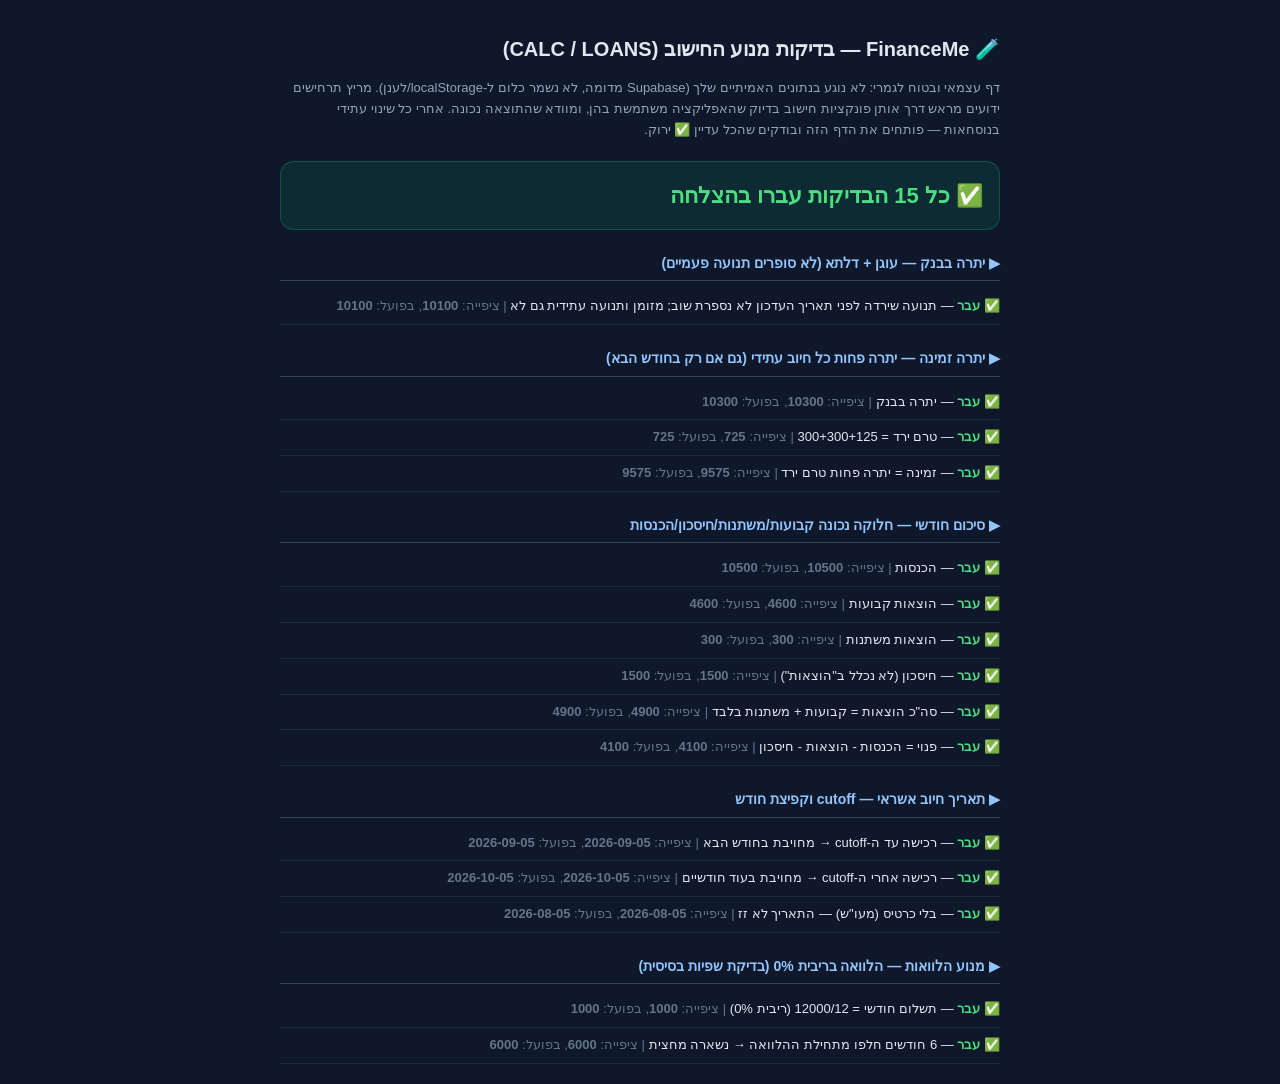
==== test.html @ a17a648a "שלב 1: קובץ בדיקות אוטומטיות למנוע החישוב (test.html) — 15 תרחישים ליתרה, זמינות, סיכום חודשי, תאריך" ====
<!DOCTYPE html>
<html lang="he" dir="rtl">
<head>
<meta charset="UTF-8"/>
<meta name="viewport" content="width=device-width,initial-scale=1.0"/>
<title>FinanceMe — בדיקות מנוע חישוב</title>
<style>
*{box-sizing:border-box}
body{font-family:'Heebo','Arial Hebrew',sans-serif;background:#0f172a;color:#e2e8f0;padding:20px;max-width:760px;margin:0 auto;line-height:1.6}
h1{font-size:20px;margin-bottom:6px}
p.sub{color:#94a3b8;font-size:13px;margin-bottom:20px}
#summary{font-size:22px;font-weight:900;margin:18px 0;padding:16px;border-radius:14px}
#summary.ok{background:#0ead6922;color:#4ade80;border:1px solid #0ead6955}
#summary.bad{background:#e5383b22;color:#f87171;border:1px solid #e5383b55}
h3{margin:22px 0 8px;font-size:14px;color:#93c5fd;border-bottom:1px solid #334155;padding-bottom:6px}
.case{padding:7px 0;font-size:13px;border-bottom:1px solid #1e293b}
.pass{color:#4ade80;font-weight:700}
.fail{color:#f87171;font-weight:700}
.hide{display:none!important}
</style>
</head>
<body>
<h1>🧪 FinanceMe — בדיקות מנוע החישוב (CALC / LOANS)</h1>
<p class="sub">
  דף עצמאי ובטוח לגמרי: לא נוגע בנתונים האמיתיים שלך (Supabase מדומה, לא נשמר כלום ל-localStorage/לענן).
  מריץ תרחישים ידועים מראש דרך אותן פונקציות חישוב בדיוק שהאפליקציה משתמשת בהן, ומוודא שהתוצאה נכונה.
  אחרי כל שינוי עתידי בנוסחאות — פותחים את הדף הזה ובודקים שהכל עדיין ✅ ירוק.
</p>
<div id="summary">מריץ בדיקות...</div>
<div id="results"></div>

<!-- מוקים מינימליים כדי ש-app.js ייטען בלי לקרוס (הוא מצפה ל-Supabase ולכמה אלמנטים ב-DOM) -->
<div id="login" class="hide"></div>
<div id="setup" class="hide"></div>
<div id="app" class="hide"></div>
<nav id="nav" class="hide"></nav>
<button id="fab" class="hide"></button>
<div id="syncBadge"></div>

<script>
/* מוק מינימלי ל-Supabase — לא מתחבר לשום שרת אמיתי, רק מונע קריסה בטעינת app.js */
window.supabase = {
  createClient: () => ({
    auth: {
      getSession: async () => ({ data: { session: null } }),
      onAuthStateChange: () => ({ data: { subscription: { unsubscribe(){} } } }),
      signInWithPassword: async () => ({ data:null, error:{message:'mock'} }),
      signUp: async () => ({ data:null, error:{message:'mock'} }),
      signOut: async () => ({ error:null })
    },
    from: () => ({
      upsert: async () => ({ data:null, error:null }),
      select: () => ({ eq: () => ({ maybeSingle: async () => ({ data:null, error:null }) }) })
    })
  })
};
</script>
<script src="app.js"></script>
<script>
/* ============================================================
   מריצים כאן — חשוב: אף פונקציה כאן לא קוראת ל-save()/load()/genRecurring()/boot(),
   רק מתעסקת ישירות במשתנה DB בזיכרון ובפונקציות CALC/LOANS הטהורות. שום דבר לא נשמר.
   ============================================================ */
let pass=0, fail=0;
const out=document.getElementById('results');

function eq(actual, expected, label){
  const tol=0.01;
  const ok = typeof expected==='number' ? Math.abs(actual-expected)<=tol : actual===expected;
  const div=document.createElement('div');
  div.className='case';
  div.innerHTML=(ok?'<span class="pass">✅ עבר</span>':'<span class="fail">❌ נכשל</span>')+
    ' — '+label+' <span style="color:#64748b">| ציפייה: <b>'+expected+'</b>, בפועל: <b>'+actual+'</b></span>';
  out.appendChild(div);
  ok?pass++:fail++;
}
function scenario(name, fn){
  const h=document.createElement('h3');h.textContent='▶ '+name;out.appendChild(h);
  fn();
}
function freshDB(){ DB = blank(); DB.meta.setupDone = true; return DB; }

// "היום" קבוע לצורך בדיקות דטרמיניסטיות — בלי זה, בדיקות שתלויות בתאריך היו נותנות
// תוצאה שונה כל יום. today() מוגדרת ב-app.js כפונקציה גלובלית רגילה, אז אפשר לדרוס אותה.
const realToday = window.today;
window.today = () => new Date(2026, 7, 17); // 17/8/2026

scenario('יתרה בבנק — עוגן + דלתא (לא סופרים תנועה פעמיים)', () => {
  const D = freshDB();
  D.account.openingBalance = 10300;
  D.account.openingDate = '2026-08-15';
  D.transactions = [
    {id:'t1', direction:'out', amount:4600, method:'account', chargeDate:'2026-08-10', date:'2026-08-10', categoryId:'c_rent'},
    {id:'t2', direction:'out', amount:200,  method:'account', chargeDate:'2026-08-16', date:'2026-08-16', categoryId:'c_food'},
    {id:'t3', direction:'out', amount:300,  method:'account', chargeDate:'2026-09-10', date:'2026-08-16', categoryId:'c_super'},
    {id:'t4', direction:'out', amount:50,   method:'cash',    chargeDate:'2026-08-16', date:'2026-08-16', categoryId:'c_food'}
  ];
  eq(CALC.balance(), 10100, 'תנועה שירדה לפני תאריך העדכון לא נספרת שוב; מזומן ותנועה עתידית גם לא');
});

scenario('יתרה זמינה — יתרה פחות כל חיוב עתידי (גם אם רק בחודש הבא)', () => {
  const D = freshDB();
  D.account.openingBalance = 10300;
  D.account.openingDate = '2026-08-15';
  D.transactions = [
    {id:'p1', direction:'out', amount:300, method:'account', chargeDate:'2026-09-10', date:'2026-08-15', categoryId:'c_ins_car'},
    {id:'p2', direction:'out', amount:300, method:'account', chargeDate:'2026-09-10', date:'2026-08-15', categoryId:'c_super'},
    {id:'p3', direction:'out', amount:125, method:'account', chargeDate:'2026-09-10', date:'2026-08-15', categoryId:'c_net'}
  ];
  const av = CALC.available();
  eq(av.balance, 10300, 'יתרה בבנק');
  eq(av.pending, 725, 'טרם ירד = 300+300+125');
  eq(av.available, 9575, 'זמינה = יתרה פחות טרם ירד');
});

scenario('סיכום חודשי — חלוקה נכונה קבועות/משתנות/חיסכון/הכנסות', () => {
  const D = freshDB();
  D.transactions = [
    {id:'m1', direction:'in',  amount:10500, method:'account', date:'2026-08-08', chargeDate:'2026-08-08', categoryId:'c_salary', incomeType:'salary'},
    {id:'m2', direction:'out', amount:4600,  method:'account', date:'2026-08-10', chargeDate:'2026-08-10', categoryId:'c_rent'},
    {id:'m3', direction:'out', amount:300,   method:'account', date:'2026-08-15', chargeDate:'2026-09-10', categoryId:'c_super'},
    {id:'m4', direction:'out', amount:1500,  method:'account', date:'2026-08-15', chargeDate:'2026-09-10', categoryId:'c_save'}
  ];
  const m = CALC.month('2026-08');
  eq(m.income, 10500, 'הכנסות');
  eq(m.fixed, 4600, 'הוצאות קבועות');
  eq(m.variable, 300, 'הוצאות משתנות');
  eq(m.saving, 1500, 'חיסכון (לא נכלל ב"הוצאות")');
  eq(m.out, 4900, 'סה"כ הוצאות = קבועות + משתנות בלבד');
  eq(m.free, 4100, 'פנוי = הכנסות - הוצאות - חיסכון');
});

scenario('תאריך חיוב אשראי — cutoff וקפיצת חודש', () => {
  const card = {cutoffDay:10, chargeDay:5};
  eq(CALC.chargeDate('2026-08-05', card), '2026-09-05', 'רכישה עד ה-cutoff → מחויבת בחודש הבא');
  eq(CALC.chargeDate('2026-08-15', card), '2026-10-05', 'רכישה אחרי ה-cutoff → מחויבת בעוד חודשיים');
  eq(CALC.chargeDate('2026-08-05', null), '2026-08-05', 'בלי כרטיס (מעו"ש) — התאריך לא זז');
});

scenario('מנוע הלוואות — הלוואה בריבית 0% (בדיקת שפיות בסיסית)', () => {
  freshDB();
  const loan = {
    id:'l1', name:'בדיקה', startDate:'2026-02-17', payDay:10,
    tracks:[{type:'fixed', fixedRate:0, principal:12000, termMonths:12}]
  };
  const calc = LOANS.loanCalc(loan);
  eq(Math.round(calc.totalPayment), 1000, 'תשלום חודשי = 12000/12 (ריבית 0%)');
  eq(Math.round(calc.totalBalance), 6000, '6 חודשים חלפו מתחילת ההלוואה → נשארה מחצית');
});

window.today = realToday;

const summary=document.getElementById('summary');
summary.className = fail===0 ? 'ok' : 'bad';
summary.textContent = fail===0
  ? '✅ כל '+pass+' הבדיקות עברו בהצלחה'
  : '❌ '+fail+' בדיקות נכשלו מתוך '+(pass+fail)+' — משהו בנוסחאות השתנה, כדאי לבדוק לפני שממשיכים';
</script>
</body>
</html>
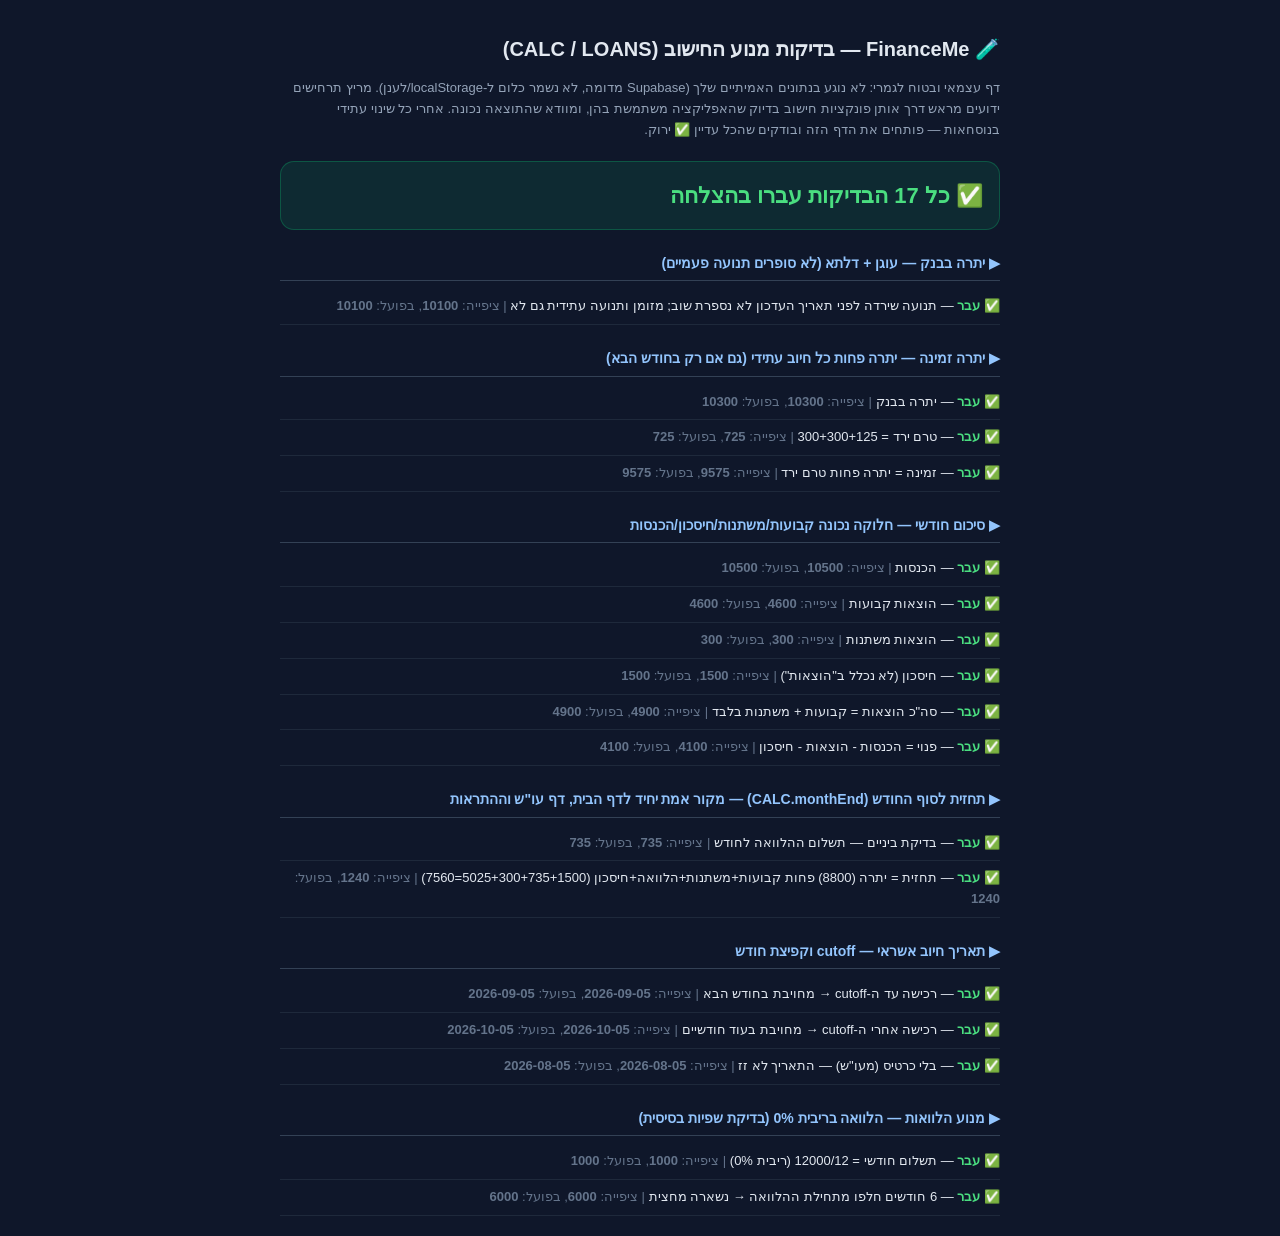
==== commit 030436ea: "איחוד נוסחת 'תחזית לסוף החודש': מקור אמת יחיד (CALC.monthEnd) בדף הבית, דף עו"ש וההתראות הקריטיות — " ====
--- a/test.html
+++ b/test.html
@@ -130,6 +130,24 @@
   eq(m.free, 4100, 'פנוי = הכנסות - הוצאות - חיסכון');
 });
 
+scenario('תחזית לסוף החודש (CALC.monthEnd) — מקור אמת יחיד לדף הבית, דף עו"ש וההתראות', () => {
+  const D = freshDB();
+  D.account.openingBalance = 8800;
+  D.account.openingDate = '2026-08-15';
+  D.settings.loansAffectBalance = true;
+  D.loans = [{
+    id:'l2', name:'הלוואת בדיקה', startDate:'2026-08-17', payDay:10,
+    tracks:[{type:'fixed', fixedRate:0, principal:8820, termMonths:12}] // 8820/12 = 735 לחודש
+  }];
+  D.transactions = [
+    {id:'e1', direction:'out', amount:5025, method:'account', date:'2026-08-10', chargeDate:'2026-08-10', categoryId:'c_rent'},
+    {id:'e2', direction:'out', amount:300,  method:'account', date:'2026-08-15', chargeDate:'2026-09-10', categoryId:'c_super'},
+    {id:'e3', direction:'out', amount:1500, method:'account', date:'2026-08-15', chargeDate:'2026-09-10', categoryId:'c_save'}
+  ];
+  eq(Math.round(LOANS.allMonthlyTotal()), 735, 'בדיקת ביניים — תשלום ההלוואה לחודש');
+  eq(CALC.monthEnd(), 1240, 'תחזית = יתרה (8800) פחות קבועות+משתנות+הלוואה+חיסכון (5025+300+735+1500=7560)');
+});
+
 scenario('תאריך חיוב אשראי — cutoff וקפיצת חודש', () => {
   const card = {cutoffDay:10, chargeDay:5};
   eq(CALC.chargeDate('2026-08-05', card), '2026-09-05', 'רכישה עד ה-cutoff → מחויבת בחודש הבא');
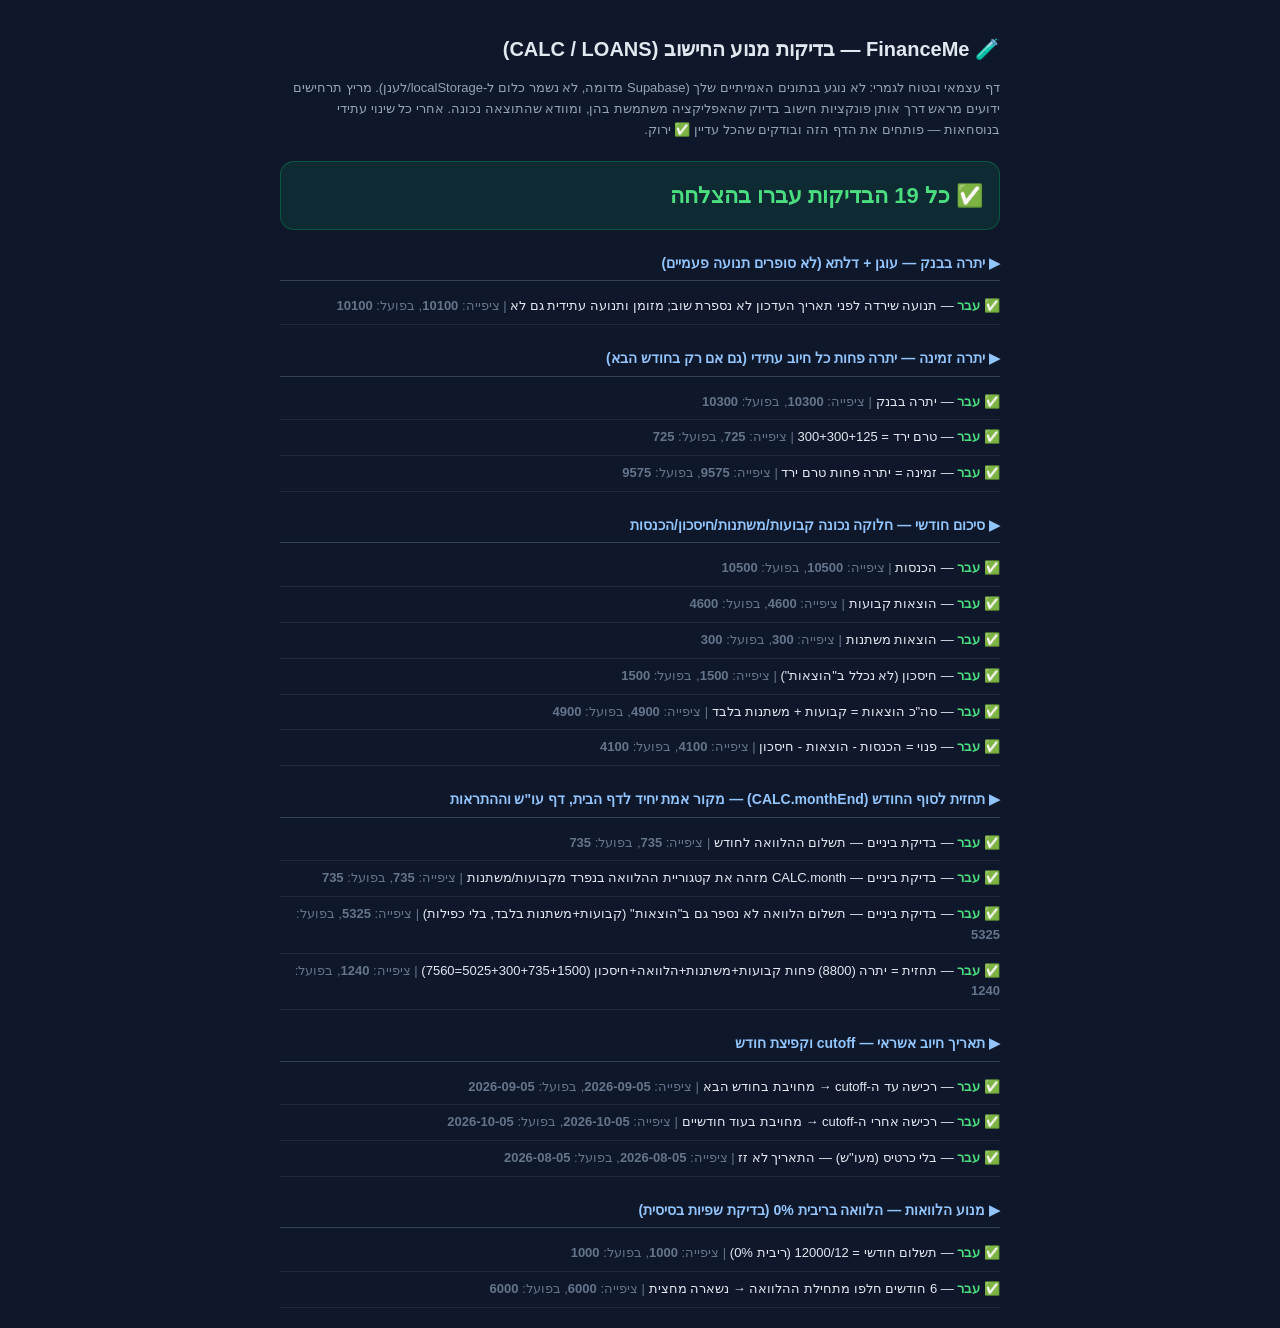
==== commit 1fec6c05: "הלוואות: אמצעי תשלום (עו"ש/כרטיס) + תנועה אמיתית כל חודש כמו הוראת קבע openLoanForm: בורר אמצעי תשלו" ====
--- a/test.html
+++ b/test.html
@@ -29,7 +29,7 @@
 <div id="summary">מריץ בדיקות...</div>
 <div id="results"></div>
 
-<!-- מוקים מינימליים כדי ש-app.js ייטען בלי לקרוס (הוא מצפה ל-Supabase ולכמה אלמנטים ב-DOM) -->
+<!-- מוקים מינימליים כדי שקבצי js/*.js ייטענו בלי לקרוס (מצפים ל-Supabase ולכמה אלמנטים ב-DOM) -->
 <div id="login" class="hide"></div>
 <div id="setup" class="hide"></div>
 <div id="app" class="hide"></div>
@@ -38,7 +38,7 @@
 <div id="syncBadge"></div>
 
 <script>
-/* מוק מינימלי ל-Supabase — לא מתחבר לשום שרת אמיתי, רק מונע קריסה בטעינת app.js */
+/* מוק מינימלי ל-Supabase — לא מתחבר לשום שרת אמיתי, רק מונע קריסה בטעינת js/*.js */
 window.supabase = {
   createClient: () => ({
     auth: {
@@ -55,7 +55,19 @@
   })
 };
 </script>
-<script src="app.js"></script>
+<script src="js/data.js"></script>
+<script src="js/utils.js"></script>
+<script src="js/calc.js"></script>
+<script src="js/recurring.js"></script>
+<script src="js/alerts.js"></script>
+<script src="js/views-home.js"></script>
+<script src="js/views-account-cards.js"></script>
+<script src="js/views-expenses-savings.js"></script>
+<script src="js/sheets-entry.js"></script>
+<script src="js/sheets-recurring-goals.js"></script>
+<script src="js/sheets-settings.js"></script>
+<script src="js/setup.js"></script>
+<script src="js/main.js"></script>
 <script>
 /* ============================================================
    מריצים כאן — חשוב: אף פונקציה כאן לא קוראת ל-save()/load()/genRecurring()/boot(),
@@ -136,15 +148,21 @@
   D.account.openingDate = '2026-08-15';
   D.settings.loansAffectBalance = true;
   D.loans = [{
-    id:'l2', name:'הלוואת בדיקה', startDate:'2026-08-17', payDay:10,
+    id:'l2', name:'הלוואת בדיקה', startDate:'2026-08-17', payDay:10, paymentMethod:'account', cardId:null,
     tracks:[{type:'fixed', fixedRate:0, principal:8820, termMonths:12}] // 8820/12 = 735 לחודש
   }];
   D.transactions = [
     {id:'e1', direction:'out', amount:5025, method:'account', date:'2026-08-10', chargeDate:'2026-08-10', categoryId:'c_rent'},
     {id:'e2', direction:'out', amount:300,  method:'account', date:'2026-08-15', chargeDate:'2026-09-10', categoryId:'c_super'},
-    {id:'e3', direction:'out', amount:1500, method:'account', date:'2026-08-15', chargeDate:'2026-09-10', categoryId:'c_save'}
+    {id:'e3', direction:'out', amount:1500, method:'account', date:'2026-08-15', chargeDate:'2026-09-10', categoryId:'c_save'},
+    // תשלום ההלוואה של החודש, "כאילו" כבר נוצר ע"י genLoanPayments() (הבדיקה לא קוראת
+    // לפונקציות ייצור אמיתיות — ראו הערה למעלה — אז יוצרים את התנועה ידנית, chargeDate
+    // עתידי כמו e2/e3 כדי לא להשפיע על av.balance ולבודד רק את הנוסחה שנבדקת כאן)
+    {id:'lp1', direction:'out', amount:735,  method:'account', date:'2026-08-15', chargeDate:'2026-09-10', categoryId:'c_loan', loanId:'l2'}
   ];
   eq(Math.round(LOANS.allMonthlyTotal()), 735, 'בדיקת ביניים — תשלום ההלוואה לחודש');
+  eq(CALC.month('2026-08').loan, 735, 'בדיקת ביניים — CALC.month מזהה את קטגוריית ההלוואה בנפרד מקבועות/משתנות');
+  eq(CALC.month('2026-08').out, 5325, 'בדיקת ביניים — תשלום הלוואה לא נספר גם ב"הוצאות" (קבועות+משתנות בלבד, בלי כפילות)');
   eq(CALC.monthEnd(), 1240, 'תחזית = יתרה (8800) פחות קבועות+משתנות+הלוואה+חיסכון (5025+300+735+1500=7560)');
 });
 
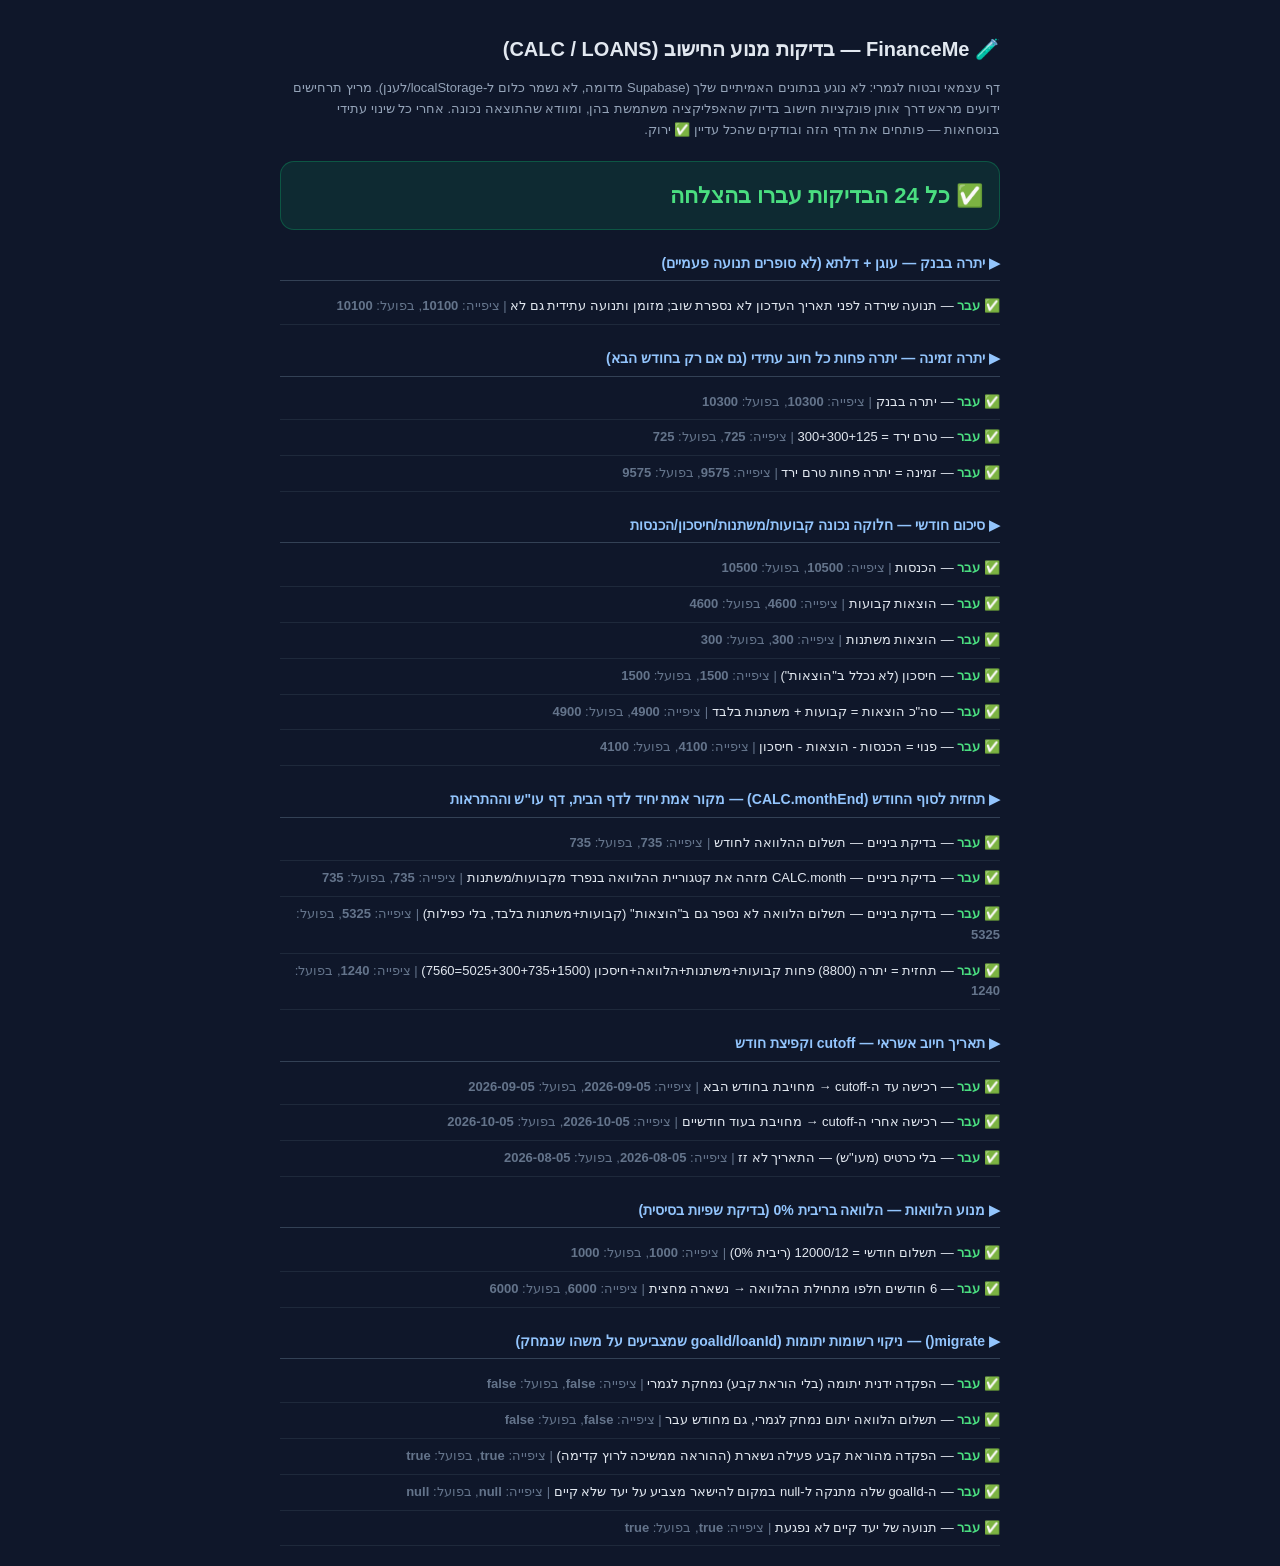
==== commit f4ddddb1: "test.html: מבחן כללי לניקוי רשומות יתומות (goalId/loanId) - רשת ביטחון קדימה מהביקורת המקצועית: אותה" ====
--- a/test.html
+++ b/test.html
@@ -184,6 +184,37 @@
   eq(Math.round(calc.totalBalance), 6000, '6 חודשים חלפו מתחילת ההלוואה → נשארה מחצית');
 });
 
+scenario('migrate() — ניקוי רשומות יתומות (goalId/loanId שמצביעים על משהו שנמחק)', () => {
+  // מבחן כללי, מהביקורת המקצועית: אותה משפחת באג חזרה שלוש פעמים (הוראת קבע,
+  // יעד חיסכון, הלוואה) — מחיקת "הורה" שהשאירה תנועות "ילד" יתומות שממשיכות
+  // להשפיע על היתרה. במקום לחכות לדיווח על המקרה הבא, בודקים כאן ישירות שכל
+  // סוגי ההפניה היתומות מטופלות נכון על ידי migrate() (שרץ אוטומטית בכל טעינה).
+  const D = freshDB();
+  D.categories = DEFAULT_CATS.slice();
+  D.goals = [{id:'gLive', name:'יעד קיים', type:'personal', targetAmount:1000, saved:0, monthlyPlan:0, createdDate:'2026-01-01', priority:1}];
+  D.loans = [];
+  D.recurring = [{id:'recLive', name:'הוראה קיימת', amount:100, categoryId:'c_save', method:'account', cardId:null,
+    dayOfMonth:1, startDate:'2026-01-01', endDate:null, active:true, direction:'out', installmentTotal:null, goalId:null}];
+  D.transactions = [
+    // הפקדה ידנית ליעד שנמחק (בלי recurringId) — צריכה להימחק לגמרי
+    {id:'orphanManual', direction:'out', amount:500, date:'2026-06-10', chargeDate:'2026-06-10', categoryId:'c_save', method:'account', cardId:null, note:'הפקדה ישנה', installment:null, recurringId:null, incomeType:null, goalId:'goalDeleted'},
+    // הפקדה מהוראת קבע פעילה, ליעד שנמחק — צריכה להישאר, רק goalId מתנקה
+    {id:'recLinkedToDeletedGoal', direction:'out', amount:100, date:'2026-06-01', chargeDate:'2026-06-01', categoryId:'c_save', method:'account', cardId:null, note:'הוראה קיימת', installment:null, recurringId:'recLive', incomeType:null, goalId:'goalDeleted'},
+    // הפקדה ליעד שכן קיים — לא אמורה להיגע
+    {id:'liveGoalTx', direction:'out', amount:300, date:'2026-06-05', chargeDate:'2026-06-05', categoryId:'c_save', method:'account', cardId:null, note:'הפקדה תקינה', installment:null, recurringId:null, incomeType:null, goalId:'gLive'},
+    // תשלום הלוואה שנמחקה — צריך להימחק לגמרי, גם מחודש עבר
+    {id:'orphanLoan', direction:'out', amount:735, date:'2026-05-05', chargeDate:'2026-05-05', categoryId:'c_loan', method:'account', cardId:null, note:'הלוואה שנמחקה', installment:null, recurringId:null, incomeType:null, goalId:null, loanId:'loanDeleted'}
+  ];
+  migrate();
+  const ids = D.transactions.map(t=>t.id);
+  eq(ids.includes('orphanManual'), false, 'הפקדה ידנית יתומה (בלי הוראת קבע) נמחקת לגמרי');
+  eq(ids.includes('orphanLoan'), false, 'תשלום הלוואה יתום נמחק לגמרי, גם מחודש עבר');
+  eq(ids.includes('recLinkedToDeletedGoal'), true, 'הפקדה מהוראת קבע פעילה נשארת (ההוראה ממשיכה לרוץ קדימה)');
+  const recTx = D.transactions.find(t=>t.id==='recLinkedToDeletedGoal');
+  eq(recTx ? recTx.goalId : 'missing', null, 'ה-goalId שלה מתנקה ל-null במקום להישאר מצביע על יעד שלא קיים');
+  eq(ids.includes('liveGoalTx'), true, 'תנועה של יעד קיים לא נפגעת');
+});
+
 window.today = realToday;
 
 const summary=document.getElementById('summary');
